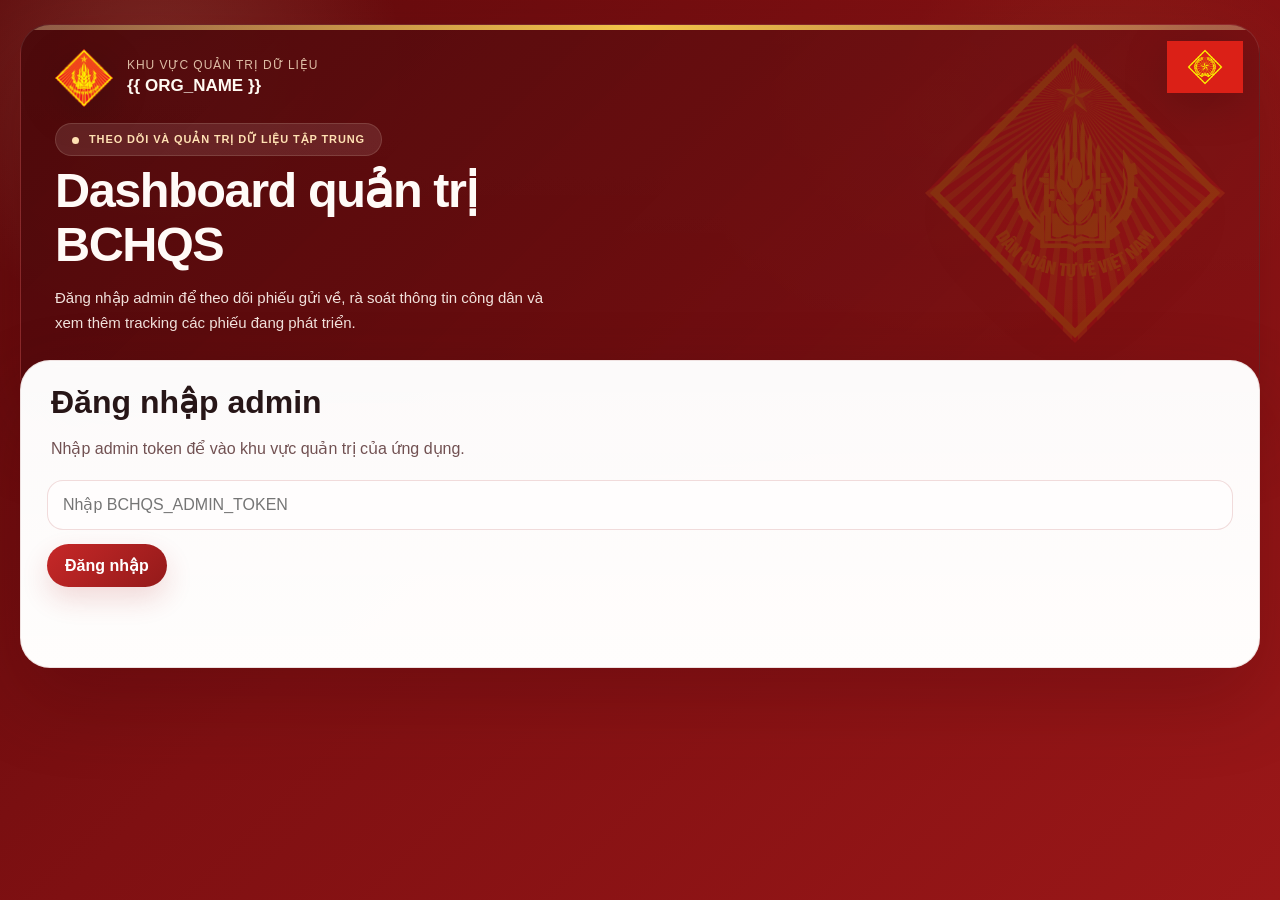
==== templates/admin.html @ 33530dab "Polish mobile admin card details" ====
﻿<!DOCTYPE html>
<html lang="vi">
<head>
  <meta charset="UTF-8">
  <meta name="viewport" content="width=device-width, initial-scale=1.0">
  <title>Quản trị BCHQS</title>
  <link rel="stylesheet" href="/static/styles.css?v=20260425-admin-compact-results-8">
</head>
<body data-page="admin">
  <main class="shell shell--admin shell--landing">
    <section class="hero hero--landing hero--compact">
      <div class="hero__topline"></div>
      <a class="hero__admin-entry hero__admin-entry--back" href="/" aria-label="Về trang kê khai" title="Về trang kê khai">
        <img
          src="/photo/Flag_of_the_Vietnam_Self-Defence_Militia.svg.png"
          alt=""
          width="76"
          height="52"
          decoding="async"
        >
      </a>
      <div class="hero__masthead">
        <div class="hero__brand">
          <img class="hero__brand-mark" src="/photo/Insignia_of_the_Vietnam_Self-Defence_Militia.svg.png" alt="Biểu trưng Dân quân tự vệ Việt Nam">
          <div class="hero__brand-copy">
            <span>Khu vực quản trị dữ liệu</span>
            <strong>{{ ORG_NAME }}</strong>
          </div>
        </div>
      </div>

      <div class="hero__watermark hero__watermark--admin">
        <img src="/photo/Insignia_of_the_Vietnam_Self-Defence_Militia.svg.png" alt="">
      </div>

      <div class="hero__copy hero__copy--admin">
        <div class="hero__eyebrow">Theo dõi và quản trị dữ liệu tập trung</div>
        <h1>Dashboard quản trị BCHQS</h1>
        <p class="hero__intro">
          Đăng nhập admin để theo dõi phiếu gửi về, rà soát thông tin công dân và xem thêm tracking các phiếu đang phát triển.
        </p>
      </div>
    </section>

    <section id="adminLoginCard" class="card card--sheet admin-login-card">
      <div class="card__header card__header--sheet">
        <div>
          <h2>Đăng nhập admin</h2>
          <p>Nhập admin token để vào khu vực quản trị của ứng dụng.</p>
        </div>
      </div>
      <div class="admin-toolbar">
        <input id="adminToken" type="password" placeholder="Nhập BCHQS_ADMIN_TOKEN">
        <button id="loginAdminBtn" type="button" class="primary-btn">Đăng nhập</button>
      </div>
      <p id="adminLoginMessage" class="form-message" aria-live="polite"></p>
    </section>

    <section id="adminDashboardCard" class="card card--sheet" hidden>
      <div class="card__header card__header--sheet">
        <div>
          <h2>Dashboard tổng hợp</h2>
          <p>Theo dõi nhanh số lượng phiếu, phân bố địa bàn, loại phiếu được chọn và tình hình dữ liệu gửi về.</p>
        </div>
        <div class="card__actions">
          <button id="refreshAdminBtn" type="button" class="ghost-btn">Làm mới</button>
          <button id="logoutAdminBtn" type="button" class="ghost-btn">Đăng xuất</button>
        </div>
      </div>

      <div id="adminSummaryCards" class="stats-grid"></div>
      <div id="adminSummaryLists" class="summary-grid"></div>

      <div class="admin-toolbar admin-toolbar--actions">
        <input id="adminSearchCitizenId" type="search" placeholder="Tìm theo tất cả thông tin công dân">
        <button id="adminSearchBtn" type="button" class="ghost-btn">Tìm kiếm</button>
        <button id="exportExcelBtn" type="button" class="primary-btn">Xuất Excel</button>
        <button id="exportBtn" type="button" class="ghost-btn">Xuất CSV</button>
      </div>

      <p id="adminMessage" class="form-message" aria-live="polite"></p>

      <section class="admin-section-block">
        <div class="admin-section-block__header">
          <h3>Phiếu đã gửi</h3>
          <p>Danh sách người dân đã nộp phiếu, hiển thị ngắn gọn để rà soát nhanh trên một trang.</p>
        </div>
        <div id="adminTableWrap" class="table-wrap"></div>
      </section>

      <section class="admin-section-block">
        <div class="admin-section-block__header">
          <h3>Tracking phiếu đang phát triển</h3>
          <p>Ghi nhận người dùng đã bấm chọn phiếu 3, 4 hoặc 5 để BCHQS theo dõi nhu cầu thực tế.</p>
        </div>
        <div id="adminTrackingWrap" class="table-wrap"></div>
      </section>
    </section>
  </main>

  <section id="adminModal" class="admin-modal" hidden onclick="window.forceCloseAdminModal && window.forceCloseAdminModal(event)">
    <div id="adminModalDialog" class="admin-modal__dialog">
      <div class="admin-modal__header">
        <div class="admin-modal__heading">
          <div id="adminModalEyebrow" class="admin-modal__eyebrow"></div>
          <h2 id="adminModalTitle">Chi tiết hồ sơ</h2>
          <p id="adminModalSubtitle" class="admin-modal__subtitle"></p>
        </div>
        <div id="adminModalActions" class="admin-modal__actions"></div>
        <a
          id="adminModalCloseBtn"
          href="/admin"
          class="ghost-btn admin-modal__close"
          onclick="if (window.forceCloseAdminModal) { window.forceCloseAdminModal(); return false; } return true;"
        >Đóng</a>
      </div>
      <div id="adminModalBody" class="admin-modal__body"></div>
    </div>
  </section>

  <script>
    window.forceCloseAdminModal = function (event) {
      if (event && event.target && event.currentTarget && event.target !== event.currentTarget) {
        return;
      }
      var modal = document.getElementById("adminModal");
      if (!modal) {
        return;
      }
      modal.hidden = true;
      modal.style.display = "none";
      document.body.classList.remove("admin-modal-open");
      try {
        if (window.state) {
          window.state.currentAdminModalItem = null;
        }
      } catch (error) {
      }
    };
    window.hideBrokenAdminModal = function () {
      var modal = document.getElementById("adminModal");
      var title = document.getElementById("adminModalTitle");
      var body = document.getElementById("adminModalBody");
      if (!modal || modal.hidden) {
        return;
      }
      var isDefaultTitle = title && title.textContent && title.textContent.trim() === "Chi tiết hồ sơ";
      var isEmptyBody = !body || !body.textContent || body.textContent.trim() === "";
      if (isDefaultTitle && isEmptyBody) {
        window.forceCloseAdminModal();
      }
    };
    window.resetAdminModalState = function () {
      var modal = document.getElementById("adminModal");
      if (!modal) {
        return;
      }
      modal.hidden = true;
      modal.style.display = "none";
      document.body.classList.remove("admin-modal-open");
      var body = document.getElementById("adminModalBody");
      var actions = document.getElementById("adminModalActions");
      var eyebrow = document.getElementById("adminModalEyebrow");
      var title = document.getElementById("adminModalTitle");
      var subtitle = document.getElementById("adminModalSubtitle");
      if (body) {
        body.innerHTML = "";
      }
      if (actions) {
        actions.innerHTML = "";
      }
      if (eyebrow) {
        eyebrow.textContent = "";
      }
      if (title) {
        title.textContent = "Chi tiết hồ sơ";
      }
      if (subtitle) {
        subtitle.textContent = "";
      }
    };
    document.addEventListener("keydown", function (event) {
      if (event.key === "Escape") {
        window.forceCloseAdminModal();
      }
    });
    document.addEventListener("DOMContentLoaded", function () {
      window.resetAdminModalState();
    });
    window.addEventListener("error", function () {
      window.hideBrokenAdminModal();
    });
    window.addEventListener("load", function () {
      window.resetAdminModalState();
      window.setTimeout(window.hideBrokenAdminModal, 250);
      window.setTimeout(window.hideBrokenAdminModal, 1000);
    });
    window.addEventListener("pageshow", function () {
      window.resetAdminModalState();
      window.setTimeout(window.hideBrokenAdminModal, 50);
    });
    document.addEventListener("visibilitychange", function () {
      if (document.visibilityState === "visible") {
        window.setTimeout(window.hideBrokenAdminModal, 50);
      }
    });
  </script>
  <script src="/static/app.js?v=20260425-admin-compact-results-8"></script>
</body>
</html>
---- static/styles.css ----
:root {
  --bg: #761012;
  --bg-deep: #4e0708;
  --bg-soft: #f7d9d3;
  --card: rgba(255, 255, 255, 0.98);
  --card-strong: #fffdfc;
  --text: #271617;
  --muted: #715152;
  --line: rgba(120, 22, 22, 0.12);
  --primary: #c62828;
  --primary-strong: #941a1a;
  --primary-soft: #fae0dc;
  --gold: #f3c648;
  --shadow: 0 32px 80px rgba(57, 6, 8, 0.24);
  --danger: #a32020;
}

* {
  box-sizing: border-box;
}

html {
  -webkit-text-size-adjust: 100%;
}

body {
  margin: 0;
  min-height: 100vh;
  color: var(--text);
  background:
    radial-gradient(circle at 12% 8%, rgba(255, 205, 162, 0.16), transparent 18%),
    radial-gradient(circle at 86% 14%, rgba(255, 183, 76, 0.08), transparent 16%),
    linear-gradient(135deg, #5c090b 0%, #7f1012 44%, #9a1718 100%);
  font-family: "Segoe UI", Tahoma, Arial, sans-serif;
}

.shell {
  width: min(1320px, calc(100% - 40px));
  margin: 0 auto;
  padding: 24px 0 56px;
}

.shell--admin {
  width: min(1320px, calc(100% - 40px));
}

.hero,
.card {
  border: 1px solid rgba(255, 255, 255, 0.1);
  border-radius: 30px;
  box-shadow: var(--shadow);
}

.hero {
  position: relative;
  min-height: 360px;
  overflow: hidden;
  padding: 24px 34px 88px;
  background:
    linear-gradient(135deg, rgba(74, 8, 10, 0.94), rgba(132, 18, 20, 0.86)),
    radial-gradient(circle at 74% 24%, rgba(255, 224, 165, 0.08), transparent 26%),
    linear-gradient(180deg, rgba(255, 255, 255, 0.04), rgba(255, 255, 255, 0));
  color: #fffaf7;
}

.hero::after {
  content: "";
  position: absolute;
  inset: auto 26% 68px 34px;
  height: 1px;
  background: linear-gradient(90deg, rgba(243, 198, 72, 0.34), rgba(243, 198, 72, 0));
  pointer-events: none;
}

.hero--compact {
  min-height: 340px;
  padding-bottom: 96px;
}

body[data-page="admin"] .hero--compact {
  min-height: 252px;
  padding-bottom: 52px;
}

.hero__topline {
  position: absolute;
  inset: 0 0 auto 0;
  height: 5px;
  background: linear-gradient(90deg, rgba(255, 231, 177, 0.36), var(--gold), rgba(255, 231, 177, 0.36));
}

.hero__masthead {
  position: relative;
  z-index: 2;
  display: flex;
  align-items: center;
  margin-bottom: 28px;
}

body[data-page="admin"] .hero__masthead {
  margin-bottom: 16px;
}

.hero__brand {
  display: inline-flex;
  align-items: center;
  gap: 14px;
  min-width: 0;
}

.hero__brand-mark {
  width: 58px;
  height: 58px;
  object-fit: contain;
  filter: drop-shadow(0 8px 20px rgba(0, 0, 0, 0.18));
}

.hero__brand-copy {
  display: grid;
  gap: 3px;
}

.hero__brand-copy span {
  font-size: 12px;
  text-transform: uppercase;
  letter-spacing: 0.08em;
  color: rgba(255, 232, 202, 0.8);
}

.hero__brand-copy strong {
  font-size: 17px;
  line-height: 1.35;
  color: #fffaf2;
}

.hero__copy {
  position: relative;
  z-index: 2;
  max-width: 640px;
}

.hero__copy--admin {
  max-width: 600px;
}

.hero__eyebrow {
  display: inline-flex;
  padding: 9px 16px;
  border-radius: 999px;
  background: rgba(255, 245, 239, 0.1);
  border: 1px solid rgba(255, 236, 212, 0.14);
  text-transform: uppercase;
  letter-spacing: 0.08em;
  color: #ffe1b3;
  font-size: 11px;
  margin-bottom: 12px;
  font-weight: 700;
}

.hero__eyebrow::before {
  content: "";
  width: 7px;
  height: 7px;
  border-radius: 999px;
  background: currentColor;
  margin-right: 10px;
  margin-top: 4px;
  flex: 0 0 auto;
}

.hero h1,
.card h2,
.section-panel__header h3,
.summary-card h3 {
  margin: 0 0 12px;
  line-height: 1.1;
}

.hero h1 {
  font-size: clamp(34px, 4.4vw, 58px);
  max-width: 680px;
  letter-spacing: -0.03em;
}

.card h2 {
  font-size: clamp(24px, 3vw, 32px);
}

.section-panel__header h3 {
  font-size: clamp(21px, 2vw, 26px);
}

.hero__intro,
.card p,
.field-help,
.section-panel__header p {
  color: var(--muted);
  line-height: 1.65;
}

.hero__intro {
  max-width: 560px;
  color: rgba(255, 245, 239, 0.92);
  font-size: 16px;
}

.hero__meta {
  display: grid;
  grid-template-columns: repeat(2, minmax(0, 1fr));
  gap: 12px;
  margin-top: 20px;
  max-width: 720px;
}

.hero__meta > div {
  display: grid;
  gap: 4px;
  padding: 14px 16px;
  border-radius: 20px;
  background: rgba(255, 250, 247, 0.09);
  border: 1px solid rgba(255, 235, 222, 0.14);
  backdrop-filter: blur(10px);
  color: #fff7f2;
  font-size: 14px;
}

.hero__meta strong {
  display: inline-flex;
  align-items: flex-start;
  color: #ffe8c9;
  font-size: 12px;
  text-transform: uppercase;
  letter-spacing: 0.06em;
}

.hero__meta strong::before {
  content: "";
  width: 6px;
  height: 6px;
  border-radius: 999px;
  background: currentColor;
  margin-right: 8px;
  margin-top: 4px;
  flex: 0 0 auto;
}

.hero__meta span {
  line-height: 1.55;
}

.contact-card {
  position: relative;
  margin-top: 14px;
  border: 1px solid rgba(255, 255, 255, 0.12);
  border-radius: 30px;
  overflow: hidden;
  box-shadow: var(--shadow);
  background:
    linear-gradient(135deg, rgba(84, 9, 11, 0.96), rgba(138, 21, 23, 0.9)),
    radial-gradient(circle at 82% 20%, rgba(255, 213, 145, 0.08), transparent 22%);
  color: #fffaf5;
}

.contact-card::before {
  content: "";
  position: absolute;
  inset: auto 30px 0 30px;
  height: 1px;
  background: linear-gradient(90deg, rgba(243, 198, 72, 0.24), rgba(243, 198, 72, 0));
  pointer-events: none;
}

.contact-card__header {
  display: grid;
  gap: 8px;
  padding: 24px 30px 6px;
}

.contact-card__eyebrow {
  display: inline-flex;
  align-items: center;
  gap: 10px;
  color: #ffe1b3;
  font-size: 11px;
  font-weight: 700;
  letter-spacing: 0.08em;
  text-transform: uppercase;
}

.contact-card__eyebrow::before {
  content: "";
  width: 7px;
  height: 7px;
  border-radius: 999px;
  background: currentColor;
  flex: 0 0 auto;
}

.contact-card__header h2 {
  margin: 0;
  color: #fffaf2;
}

.contact-card__header p {
  margin: 0;
  max-width: 720px;
  color: rgba(255, 245, 239, 0.82);
}

.contact-card__grid {
  display: grid;
  grid-template-columns: repeat(2, minmax(0, 1fr));
  gap: 12px;
  padding: 14px 30px 26px;
}

.contact-card__item {
  display: grid;
  gap: 8px;
  min-width: 0;
  padding: 14px 16px;
  border-radius: 18px;
  background: linear-gradient(180deg, rgba(255, 247, 242, 0.08), rgba(255, 247, 242, 0.05));
  border: 1px solid rgba(255, 234, 220, 0.12);
  backdrop-filter: blur(10px);
}

.contact-card__grid strong {
  display: inline-flex;
  align-items: flex-start;
  color: #ffe8c9;
  font-size: 12px;
  text-transform: uppercase;
  letter-spacing: 0.06em;
}

.contact-card__grid strong::before {
  content: "";
  width: 6px;
  height: 6px;
  border-radius: 999px;
  background: currentColor;
  margin-right: 8px;
  margin-top: 4px;
  flex: 0 0 auto;
}

.contact-card__grid span {
  line-height: 1.65;
  color: rgba(255, 248, 243, 0.96);
}

.hero__watermark {
  position: absolute;
  top: 18px;
  right: 22px;
  width: min(37.8vw, 547px);
  opacity: 0.28;
  pointer-events: none;
  filter: drop-shadow(0 22px 42px rgba(0, 0, 0, 0.1));
}

.hero__watermark--admin {
  top: 18px;
  right: 34px;
  width: min(26vw, 300px);
  opacity: 0.14;
}

.hero__admin-entry--back {
  width: 88px;
  height: 60px;
}

.hero__admin-entry--back img {
  width: 84px;
  height: 56px;
  max-width: 84px;
  max-height: 56px;
  object-fit: cover;
}

body[data-page="admin"] .hero__eyebrow {
  margin-bottom: 8px;
}

body[data-page="admin"] .hero h1 {
  font-size: clamp(30px, 3.8vw, 50px);
  max-width: 520px;
  margin-bottom: 8px;
}

body[data-page="admin"] .hero__intro {
  max-width: 500px;
  font-size: 15px;
}

body[data-page="admin"] .hero::after {
  inset: auto 34% 36px 34px;
}

.hero__watermark img {
  width: 100%;
  display: block;
  mix-blend-mode: screen;
}

.hero__admin-entry {
  position: absolute;
  top: 14px;
  right: 14px;
  z-index: 2;
  display: inline-flex;
  align-items: center;
  justify-content: center;
  width: 80px;
  height: 56px;
  padding: 0;
  border: 0;
  background: none;
  box-shadow: none;
  outline: none;
  overflow: visible;
  transition: transform 140ms ease, filter 140ms ease, opacity 140ms ease;
  text-decoration: none;
}

.hero__admin-entry::before {
  content: "";
  position: absolute;
  inset: -6px;
  border-radius: 12px;
}

.hero__admin-entry:hover {
  transform: translateY(-1px) scale(1.05);
  opacity: 0.98;
}

.hero__admin-entry:focus-visible::before {
  box-shadow: 0 0 0 2px rgba(255, 231, 177, 0.9);
}

.hero__admin-entry img {
  display: block;
  width: 76px;
  height: 52px;
  max-width: 76px;
  max-height: 52px;
  object-fit: cover;
  flex: 0 0 auto;
  border: 0;
  background: transparent;
  box-shadow: none;
  filter: drop-shadow(0 10px 22px rgba(0, 0, 0, 0.16));
}

.card {
  position: relative;
  z-index: 3;
  margin: -44px auto 0;
  padding: 0;
  overflow: hidden;
  background: linear-gradient(180deg, var(--card), var(--card-strong));
}

.card--sheet {
  border: 1px solid rgba(132, 34, 34, 0.12);
}

.card__header,
.admin-toolbar,
.radio-group,
.submit-bar {
  display: flex;
  gap: 14px;
  flex-wrap: wrap;
}

.card__header {
  justify-content: space-between;
  align-items: flex-start;
  padding: 24px 30px 0;
}

.card__header--sheet {
  margin-bottom: 2px;
}

.card__header > div:first-child {
  max-width: 720px;
}

.card__actions {
  display: flex;
  gap: 10px;
  flex-wrap: wrap;
}

.card__actions--footer {
  justify-content: flex-start;
}

.progress-text {
  padding: 0 30px;
  margin: 4px 0 8px;
  color: #8c4b4b;
  font-weight: 600;
  font-size: 14px;
}

.progress-bar {
  width: calc(100% - 60px);
  margin: 0 30px 22px;
  height: 8px;
  border-radius: 999px;
  background: rgba(198, 40, 40, 0.1);
  overflow: hidden;
}

.progress-bar span {
  display: block;
  height: 100%;
  width: 0;
  background: linear-gradient(90deg, #ef5350, var(--primary), #8e1515);
  transition: width 180ms ease;
}

#citizenForm,
#adminDashboardCard,
#adminLoginCard {
  padding-bottom: 28px;
}

.stack,
.section-panel,
.repeatable-list,
.repeatable-card {
  display: grid;
  gap: 18px;
}

.stack {
  padding: 0 30px;
}

.section-panel {
  padding: 18px 0 0;
  border-top: 1px solid rgba(141, 37, 37, 0.08);
  animation: rise 220ms ease;
}

.section-panel:first-child {
  padding-top: 0;
  border-top: 0;
}

.section-panel[hidden] {
  display: none;
}

.section-panel__header {
  display: grid;
  gap: 6px;
}

.section-panel__header p {
  font-size: 15px;
  max-width: 780px;
}

.field-row {
  display: grid;
  grid-template-columns: repeat(2, minmax(0, 1fr));
  gap: 18px;
  align-items: start;
}

.field {
  display: grid;
  gap: 8px;
  min-width: 0;
}

.field--full {
  flex-basis: 100%;
}

.field label {
  font-weight: 700;
  font-size: 14px;
}

.field label span {
  color: var(--danger);
}

input,
textarea,
select {
  width: 100%;
  border: 1px solid rgba(165, 48, 48, 0.16);
  border-radius: 16px;
  padding: 14px 15px;
  background: #fffdfd;
  color: var(--text);
  font: inherit;
  min-height: 50px;
}

input[type="date"],
input[type="number"],
input[type="tel"],
select {
  appearance: none;
}

select {
  background-image:
    linear-gradient(45deg, transparent 50%, rgba(122, 32, 32, 0.75) 50%),
    linear-gradient(135deg, rgba(122, 32, 32, 0.75) 50%, transparent 50%);
  background-position:
    calc(100% - 18px) calc(50% - 2px),
    calc(100% - 12px) calc(50% - 2px);
  background-size: 6px 6px, 6px 6px;
  background-repeat: no-repeat;
  padding-right: 38px;
}

input:focus,
textarea:focus,
select:focus {
  outline: 0;
  border-color: rgba(198, 40, 40, 0.45);
  box-shadow: 0 0 0 4px rgba(198, 40, 40, 0.1);
}

.field.is-invalid input,
.field.is-invalid textarea,
.field.is-invalid select,
.field.is-invalid .radio-group label {
  border-color: rgba(163, 32, 32, 0.45);
  box-shadow: 0 0 0 4px rgba(163, 32, 32, 0.08);
}

.field-error {
  color: var(--danger);
  font-size: 12px;
  line-height: 1.5;
}

textarea {
  min-height: 108px;
  resize: vertical;
}

.radio-group {
  gap: 10px;
}

.radio-group label {
  display: inline-flex;
  align-items: center;
  gap: 8px;
  min-height: 50px;
  padding: 10px 14px;
  border-radius: 16px;
  border: 1px solid rgba(165, 48, 48, 0.14);
  background: rgba(255, 242, 241, 0.9);
  transition: border-color 120ms ease, background 120ms ease, transform 120ms ease;
}

.radio-group label:hover {
  border-color: rgba(165, 48, 48, 0.28);
  background: rgba(255, 245, 243, 1);
}

.radio-group input[type="radio"] {
  accent-color: var(--primary);
}

.repeatable-card {
  border: 1px solid var(--line);
  border-radius: 22px;
  padding: 18px;
  background: linear-gradient(180deg, #fffefe, #fff7f6);
  box-shadow: 0 14px 36px rgba(89, 9, 11, 0.06);
}

.repeatable-card__title {
  display: flex;
  align-items: center;
  justify-content: space-between;
  gap: 12px;
}

.repeatable-card__title strong {
  font-size: 16px;
}

.primary-btn,
.ghost-btn,
.danger-btn {
  border: 0;
  border-radius: 999px;
  padding: 12px 18px;
  font: inherit;
  font-weight: 600;
  cursor: pointer;
  transition: transform 120ms ease, opacity 120ms ease, background 120ms ease;
}

.primary-btn:hover,
.ghost-btn:hover,
.danger-btn:hover {
  transform: translateY(-1px);
}

.primary-btn:disabled,
.ghost-btn:disabled,
.danger-btn:disabled {
  cursor: not-allowed;
  opacity: 0.5;
  transform: none;
  box-shadow: none;
}

.primary-btn {
  background: linear-gradient(135deg, var(--primary), var(--primary-strong));
  color: white;
  box-shadow: 0 12px 28px rgba(176, 28, 28, 0.16);
}

.primary-btn--wide {
  min-width: 220px;
}

.ghost-btn {
  background: rgba(198, 40, 40, 0.08);
  color: #7d2020;
}

.danger-btn {
  background: rgba(161, 61, 61, 0.12);
  color: var(--danger);
}

.submit-bar {
  align-items: center;
  margin-top: 24px;
  padding: 0 30px;
}

.form-footer {
  display: flex;
  justify-content: space-between;
  align-items: center;
  gap: 14px;
  flex-wrap: wrap;
  margin-top: 24px;
  padding: 0 30px;
}

.form-message {
  min-height: 24px;
  color: var(--muted);
  font-size: 14px;
}

.form-message--sheet {
  padding: 12px 30px 0;
}

.form-message.is-error {
  color: var(--danger);
}

.form-message.is-success {
  color: var(--primary-strong);
}

.table-wrap {
  overflow: auto;
  border: 1px solid var(--line);
  border-radius: 18px;
  margin: 0 26px;
  background: #fffdfd;
}

.admin-empty {
  color: var(--muted);
}

.stats-grid,
.summary-grid {
  display: grid;
  gap: 16px;
  margin: 0 26px 20px;
}

.stats-grid {
  grid-template-columns: repeat(3, minmax(0, 1fr));
}

.summary-grid {
  grid-template-columns: repeat(2, minmax(0, 1fr));
}

.form-selector-grid {
  display: grid;
  grid-template-columns: repeat(2, minmax(0, 1fr));
  gap: 18px;
  padding: 0 30px 26px;
}

.form-choice-card {
  display: grid;
  gap: 14px;
  padding: 22px;
  border-radius: 24px;
  border: 1px solid rgba(132, 34, 34, 0.12);
  background: linear-gradient(180deg, #fffefe, #fff7f4);
  box-shadow: 0 18px 42px rgba(89, 9, 11, 0.08);
}

.form-choice-card.is-active {
  border-color: rgba(198, 40, 40, 0.34);
  box-shadow: 0 22px 48px rgba(176, 28, 28, 0.14);
}

.form-choice-card.is-locked {
  background: linear-gradient(180deg, #fffaf8, #fff3ee);
}

.form-choice-card h3 {
  margin: 0;
  font-size: 22px;
}

.form-choice-card p {
  margin: 0;
}

.form-choice-card__meta {
  display: flex;
  align-items: center;
  justify-content: space-between;
  gap: 12px;
  flex-wrap: wrap;
}

.form-choice-card__code {
  font-size: 12px;
  font-weight: 700;
  text-transform: uppercase;
  letter-spacing: 0.08em;
  color: var(--primary-strong);
}

.form-choice-card__status,
.form-chip {
  display: inline-flex;
  align-items: center;
  justify-content: center;
  min-height: 28px;
  padding: 4px 12px;
  border-radius: 999px;
  font-size: 12px;
  font-weight: 700;
}

.form-choice-card__status.is-ready,
.form-chip {
  color: #7c1d1d;
  background: rgba(198, 40, 40, 0.12);
}

.form-choice-card__status.is-pending,
.form-chip--pending {
  color: #7a5600;
  background: rgba(243, 198, 72, 0.22);
}

.admin-section-block {
  display: grid;
  gap: 12px;
  margin-top: 18px;
}

.admin-section-block__header {
  display: grid;
  gap: 6px;
  padding: 0 26px;
}

.admin-section-block__header h3,
.admin-section-block__header p {
  margin: 0;
}

.admin-user-agent {
  min-width: 240px;
  word-break: break-word;
}

.stat-card,
.summary-card {
  border: 1px solid var(--line);
  border-radius: 20px;
  background: linear-gradient(180deg, #fffefe, #fff6f5);
  padding: 18px;
}

.stat-card__label {
  color: var(--muted);
  margin-bottom: 8px;
  font-size: 14px;
}

.stat-card__value {
  font-size: clamp(28px, 4vw, 34px);
  font-weight: 700;
  color: var(--primary-strong);
}

.summary-list {
  list-style: none;
  margin: 0;
  padding: 0;
  display: grid;
  gap: 10px;
}

.summary-list li {
  display: flex;
  justify-content: space-between;
  gap: 12px;
  padding-bottom: 10px;
  border-bottom: 1px solid var(--line);
}

.summary-list li:last-child {
  border-bottom: 0;
  padding-bottom: 0;
}

.admin-toolbar {
  padding: 0 26px;
}

.admin-toolbar--actions {
  margin-bottom: 16px;
}

table {
  width: 100%;
  border-collapse: collapse;
  min-width: 1120px;
}

th,
td {
  text-align: left;
  vertical-align: top;
  padding: 12px;
  border-bottom: 1px solid var(--line);
  font-size: 14px;
  line-height: 1.55;
}

th {
  background: #fff4f2;
  position: sticky;
  top: 0;
  z-index: 1;
}

pre {
  margin: 0;
  white-space: pre-wrap;
  word-break: break-word;
  font-size: 12px;
  line-height: 1.45;
}

.admin-kv-list {
  margin: 0;
  display: grid;
  gap: 8px;
}

.admin-kv-list div {
  display: grid;
  gap: 2px;
}

.admin-kv-list dt {
  color: var(--muted);
  font-size: 11px;
  font-weight: 700;
  letter-spacing: 0.05em;
  text-transform: uppercase;
}

.admin-kv-list dd {
  margin: 0;
  font-size: 14px;
  font-weight: 600;
  color: var(--text);
}

.admin-person-summary {
  display: grid;
  gap: 10px;
}

.admin-person-summary__name {
  font-size: 19px;
  line-height: 1.25;
  font-weight: 800;
  color: #351612;
}

.admin-person-summary__meta {
  display: grid;
  gap: 8px;
}

.admin-person-summary__item {
  display: grid;
  gap: 3px;
  padding: 8px 10px;
  border-radius: 14px;
  background: rgba(255, 247, 244, 0.94);
  border: 1px solid rgba(176, 93, 72, 0.08);
}

.admin-person-summary__label {
  font-size: 10px;
  line-height: 1.2;
  font-weight: 800;
  letter-spacing: 0.08em;
  text-transform: uppercase;
  color: #8d5d53;
}

.admin-person-summary__value {
  font-size: 13px;
  line-height: 1.3;
  font-weight: 700;
  color: var(--text);
}

.admin-detail-stack {
  display: grid;
  gap: 12px;
}

.admin-json-details {
  border: 1px solid var(--line);
  border-radius: 14px;
  background: #fff8f7;
  padding: 10px 12px;
}

.admin-json-details summary {
  cursor: pointer;
  font-weight: 700;
  color: var(--primary-strong);
}

.admin-json-details[open] summary {
  margin-bottom: 10px;
}

.admin-action-stack {
  display: grid;
  gap: 10px;
  min-width: 148px;
}

.admin-record-layout {
  display: block;
}

.admin-pagination {
  display: flex;
  align-items: center;
  justify-content: space-between;
  gap: 14px;
  padding: 16px 18px 18px;
  border-top: 1px solid rgba(176, 93, 72, 0.12);
  background: rgba(255, 250, 248, 0.92);
}

.admin-pagination__summary,
.admin-pagination__page {
  color: var(--muted);
  font-size: 14px;
  font-weight: 600;
}

.admin-pagination__actions {
  display: flex;
  align-items: center;
  gap: 10px;
  flex-wrap: wrap;
}

.admin-pagination__btn {
  min-width: 120px;
}

.admin-tracking-overview {
  display: grid;
  gap: 18px;
}

.admin-tracking-overview__stats {
  display: grid;
  grid-template-columns: repeat(3, minmax(0, 1fr));
  gap: 14px;
}

.admin-tracking-overview__lists {
  display: grid;
  grid-template-columns: repeat(2, minmax(0, 1fr));
  gap: 16px;
}

.admin-record-table {
  display: block;
}

.admin-record-cards {
  display: none;
}

.admin-record-card {
  display: grid;
  gap: 16px;
  padding: 18px;
  border-bottom: 1px solid var(--line);
  background: linear-gradient(180deg, rgba(255, 255, 255, 0.96), rgba(255, 248, 245, 0.96));
}

.admin-record-card:last-child {
  border-bottom: 0;
}

.admin-record-card__head,
.admin-record-card__meta,
.admin-record-card__footer {
  display: flex;
  align-items: center;
  justify-content: space-between;
  gap: 12px;
  flex-wrap: wrap;
}

.admin-record-card__id {
  font-weight: 800;
  color: var(--primary-strong);
}

.admin-record-card h4 {
  margin: 0;
  font-size: 20px;
  color: #371612;
}

.admin-record-card time {
  color: var(--muted);
  font-size: 13px;
  font-weight: 600;
}

.admin-record-card__sections {
  display: grid;
  grid-template-columns: repeat(2, minmax(0, 1fr));
  gap: 14px;
}

.admin-record-card__block {
  display: grid;
  gap: 10px;
  padding: 14px;
  border-radius: 18px;
  background: rgba(255, 255, 255, 0.82);
  border: 1px solid rgba(176, 93, 72, 0.12);
}

.admin-record-card__block h5 {
  margin: 0;
  color: #6f2115;
  font-size: 12px;
  font-weight: 800;
  letter-spacing: 0.08em;
  text-transform: uppercase;
}

.admin-record-card__block p {
  margin: 0;
}

.admin-record-card .admin-action-stack {
  grid-template-columns: repeat(2, minmax(0, 1fr));
  min-width: 0;
  width: 100%;
}

.admin-record-card--tracking .admin-record-card__sections {
  grid-template-columns: 1fr;
}

.admin-table__id {
  width: 56px;
  font-weight: 700;
}

.admin-table__date {
  min-width: 142px;
  white-space: nowrap;
}

.admin-table__actions {
  width: 170px;
}

.admin-row-btn {
  width: 100%;
  justify-content: center;
}

.admin-modal {
  position: fixed;
  inset: 0;
  z-index: 40;
  display: grid;
  place-items: center;
  padding: 24px;
  background: rgba(56, 17, 13, 0.48);
}

.admin-modal__dialog {
  width: min(75vw, 1240px);
  max-height: min(90vh, 1080px);
  overflow: hidden;
  border-radius: 32px;
  border: 1px solid rgba(255, 255, 255, 0.45);
  background: linear-gradient(180deg, #fff9f7 0%, #fff5f1 100%);
  box-shadow: 0 24px 56px rgba(61, 21, 16, 0.2);
  display: grid;
  grid-template-rows: auto 1fr;
}

.admin-modal__dialog--paper {
  background: linear-gradient(180deg, #fff8f2 0%, #fffaf7 100%);
}

.admin-modal__header {
  display: grid;
  grid-template-columns: minmax(0, 1fr) auto auto;
  gap: 16px;
  align-items: start;
  padding: 28px 30px 20px;
  border-bottom: 1px solid rgba(130, 60, 42, 0.12);
}

.admin-modal__heading {
  display: grid;
  gap: 6px;
}

.admin-modal__eyebrow {
  color: var(--primary-strong);
  font-size: 12px;
  font-weight: 800;
  letter-spacing: 0.08em;
  text-transform: uppercase;
}

.admin-modal__header h2 {
  margin: 0;
  color: #34120f;
  font-size: clamp(28px, 3vw, 40px);
}

.admin-modal__subtitle {
  margin: 0;
  color: var(--muted);
}

.admin-modal__actions {
  display: flex;
  flex-wrap: wrap;
  gap: 10px;
  align-items: center;
}

.admin-modal__close {
  min-width: 94px;
}

.admin-modal__hint {
  color: var(--muted);
  font-size: 13px;
  line-height: 1.45;
  max-width: 240px;
}

.admin-modal-error {
  display: grid;
  gap: 12px;
  padding: 18px;
  border-radius: 18px;
  background: #fff5f2;
  border: 1px solid rgba(176, 45, 28, 0.16);
  color: #5a1d14;
}

.admin-modal-error strong {
  font-size: 16px;
}

.admin-modal-error p {
  margin: 0;
  white-space: pre-wrap;
  word-break: break-word;
  font-family: Consolas, "Courier New", monospace;
  font-size: 13px;
  line-height: 1.55;
}

.admin-modal__body {
  overflow: auto;
  padding: 26px 30px 30px;
}

.admin-modal-panel-host {
  min-height: 180px;
}

.admin-modal-loading {
  display: inline-flex;
  align-items: center;
  gap: 12px;
  padding: 14px 16px;
  border-radius: 16px;
  background: rgba(255, 247, 243, 0.86);
  color: #7a2a1d;
  font-weight: 700;
}

.admin-modal-loading__dot {
  width: 12px;
  height: 12px;
  border-radius: 999px;
  background: linear-gradient(135deg, #b41f17 0%, #d76a48 100%);
  animation: pulse 1.1s ease-in-out infinite;
}

.admin-modal-tabs {
  display: inline-flex;
  gap: 10px;
  padding: 8px;
  border-radius: 999px;
  background: rgba(157, 49, 32, 0.08);
  margin-bottom: 22px;
}

.admin-modal-tab {
  border: 0;
  border-radius: 999px;
  padding: 12px 18px;
  background: transparent;
  color: var(--muted);
  font-size: 14px;
  font-weight: 800;
  cursor: pointer;
}

.admin-modal-tab.is-active {
  background: linear-gradient(135deg, #b41f17 0%, #d76a48 100%);
  color: #fffaf6;
  box-shadow: 0 12px 28px rgba(163, 47, 28, 0.24);
}

.admin-modal-panel {
  display: none;
}

.admin-modal-panel.is-active {
  display: block;
}

.review-modal {
  position: fixed;
  inset: 0;
  z-index: 45;
  display: grid;
  place-items: center;
  padding: 24px;
  background: rgba(56, 17, 13, 0.58);
}

.review-modal[hidden] {
  display: none !important;
}

.review-modal__dialog {
  width: min(92vw, 1360px);
  max-height: min(92vh, 1180px);
  overflow: hidden;
  border-radius: 32px;
  border: 1px solid rgba(255, 255, 255, 0.42);
  background: linear-gradient(180deg, #fff9f7 0%, #fff5f1 100%);
  box-shadow: 0 24px 56px rgba(61, 21, 16, 0.24);
  display: grid;
  grid-template-rows: auto 1fr;
}

.review-modal__header {
  display: grid;
  grid-template-columns: minmax(0, 1fr) auto auto;
  gap: 16px;
  align-items: start;
  padding: 28px 30px 20px;
  border-bottom: 1px solid rgba(130, 60, 42, 0.12);
}

.review-modal__heading {
  display: grid;
  gap: 6px;
}

.review-modal__eyebrow {
  color: var(--primary-strong);
  font-size: 12px;
  font-weight: 800;
  letter-spacing: 0.08em;
  text-transform: uppercase;
}

.review-modal__header h2 {
  margin: 0;
  color: #34120f;
  font-size: clamp(26px, 3vw, 38px);
}

.review-modal__subtitle {
  margin: 0;
  color: var(--muted);
}

.review-modal__actions {
  display: flex;
  gap: 10px;
  align-items: center;
}

.review-modal__close {
  min-width: 160px;
}

.review-modal__body {
  overflow: auto;
  padding: 20px 30px 30px;
}

.review-modal__body .form-message--sheet {
  padding: 0 0 14px;
}

.review-modal__body > .detail-grid + .detail-grid {
  margin-top: 18px;
}

body.review-modal-open {
  overflow: hidden;
}

.detail-grid {
  display: grid;
  grid-template-columns: repeat(2, minmax(0, 1fr));
  gap: 18px;
}

.detail-card {
  border-radius: 24px;
  border: 1px solid rgba(176, 93, 72, 0.16);
  background: rgba(255, 255, 255, 0.72);
  box-shadow: inset 0 1px 0 rgba(255, 255, 255, 0.65);
  overflow: hidden;
}

.detail-card__header {
  padding: 18px 20px 12px;
  border-bottom: 1px solid rgba(176, 93, 72, 0.12);
}

.detail-card__header h3 {
  margin: 0;
  font-size: 18px;
  color: #3a1713;
}

.detail-card__body {
  display: grid;
  gap: 16px;
  padding: 18px 20px 20px;
}

.detail-definition-grid {
  margin: 0;
  display: grid;
  grid-template-columns: repeat(2, minmax(0, 1fr));
  gap: 14px 18px;
}

.detail-definition-grid div {
  display: grid;
  gap: 4px;
}

.detail-definition-grid dt {
  color: var(--muted);
  font-size: 11px;
  font-weight: 800;
  letter-spacing: 0.08em;
  text-transform: uppercase;
}

.detail-definition-grid dd {
  margin: 0;
  color: #2f130f;
  font-size: 15px;
  font-weight: 600;
  line-height: 1.5;
}

.detail-longtext-list {
  display: grid;
  gap: 12px;
}

.detail-longtext-list article {
  border-radius: 18px;
  background: rgba(255, 244, 239, 0.9);
  padding: 14px 16px;
}

.detail-longtext-list strong {
  display: block;
  margin-bottom: 6px;
  color: #8b2b1b;
}

.detail-longtext-list p {
  margin: 0;
  line-height: 1.6;
}

.detail-timeline {
  margin: 0;
  padding-left: 22px;
  display: grid;
  gap: 12px;
}

.detail-timeline li {
  padding-left: 10px;
}

.detail-timeline strong,
.people-card h4 {
  display: block;
  margin-bottom: 4px;
  color: #3c1611;
}

.detail-timeline span {
  display: inline-block;
  margin-bottom: 6px;
  color: var(--primary-strong);
  font-weight: 700;
}

.detail-timeline p {
  margin: 0;
  line-height: 1.6;
}

.people-card-list {
  display: grid;
  gap: 14px;
}

.people-card {
  padding: 16px;
  border-radius: 18px;
  background: rgba(255, 247, 243, 0.85);
  border: 1px solid rgba(176, 93, 72, 0.14);
}

.profile-preview-shell {
  display: grid;
  justify-items: center;
  gap: 22px;
}

.profile-sheet {
  width: min(100%, 210mm);
  font-family: "Times New Roman", serif;
  color: #1e100b;
  display: grid;
  gap: 22px;
}

.profile-page {
  position: relative;
  min-height: 297mm;
  padding: 16mm 15mm 14mm;
  border-radius: 20px;
  background: linear-gradient(180deg, rgba(255, 255, 255, 0.99), rgba(255, 253, 250, 0.99));
  box-shadow: 0 18px 42px rgba(56, 17, 13, 0.14);
  break-after: page;
  page-break-after: always;
}

.profile-page:last-child {
  break-after: auto;
  page-break-after: auto;
}

.profile-sheet__header,
.profile-sheet__footer {
  text-align: center;
}

.profile-sheet__header p {
  margin: 0;
  font-size: 20px;
  font-weight: 700;
}

.profile-sheet__header h3 {
  margin: 18px 0 0;
  font-size: 34px;
  letter-spacing: 0.04em;
}

.profile-template-meta {
  display: grid;
  justify-items: end;
  gap: 2px;
  margin-top: 8px;
  color: #2c1711;
  font-size: 13px;
}

.profile-title {
  margin: 18px 0 16px;
  text-align: center;
  font-size: 26px;
  letter-spacing: 0.08em;
}

.profile-sheet__section {
  margin-top: 20px;
}

.profile-page h4,
.profile-sheet__section h4 {
  margin: 0 0 10px;
  font-size: 17px;
}

.profile-page h5 {
  margin: 12px 0 6px;
  font-size: 15px;
}

.profile-sheet__hint {
  margin: 0 0 12px;
  font-style: italic;
}

.profile-page p,
.profile-sheet__section p {
  margin: 0 0 10px;
  line-height: 1.45;
}

.profile-form-grid {
  display: grid;
  gap: 0;
}

.profile-line {
  display: grid;
  grid-template-columns: 220px minmax(0, 1fr);
  gap: 10px;
  align-items: baseline;
  min-height: 22px;
  padding: 3px 0;
  line-height: 1.25;
  font-size: 13px;
}

.profile-line--wide-label {
  grid-template-columns: 330px minmax(0, 1fr);
}

.profile-line--double {
  grid-template-columns: 145px minmax(0, 1fr) 105px minmax(0, 1fr);
  gap: 8px;
}

.profile-line--triple {
  grid-template-columns: 80px minmax(0, 1fr) 72px minmax(0, 1fr) 70px minmax(0, 1fr);
  gap: 8px;
}

.profile-label {
  font-weight: 400;
  white-space: nowrap;
  overflow: hidden;
  text-overflow: clip;
}

.profile-value {
  font-weight: 700;
  min-width: 0;
  white-space: nowrap;
  overflow: hidden;
  text-overflow: clip;
}

.profile-table {
  width: 100%;
  border-collapse: collapse;
  margin: 8px 0 12px;
  font-size: 13px;
  line-height: 1.35;
}

.profile-table th,
.profile-table td {
  border: 1px solid rgba(56, 17, 13, 0.45);
  padding: 6px 7px;
  vertical-align: top;
}

.profile-table th {
  text-align: center;
  font-weight: 700;
  background: rgba(143, 58, 34, 0.08);
}

.profile-table--people th:first-child,
.profile-table--people td:first-child {
  width: 34px;
  text-align: center;
}

.profile-empty {
  padding: 8px 0;
  color: #7a5b52;
  font-style: italic;
}

.profile-ruled-lines {
  display: grid;
  gap: 0;
}

.profile-ruled-lines p {
  min-height: 23px;
  margin: 0;
  border-bottom: 1px dotted rgba(56, 17, 13, 0.55);
  line-height: 1.45;
}

.profile-signature {
  display: grid;
  gap: 6px;
  margin-top: 26px;
  text-align: center;
}

.profile-page--stacked h4 {
  margin-top: 8px;
}

.profile-page--stacked h4:first-child {
  margin-top: 0;
}

.profile-page--stacked .profile-ruled-lines p {
  min-height: 20px;
}

.profile-page--stacked .profile-signature {
  margin-top: 12px;
}

.profile-page--stacked .profile-signature b {
  margin-top: 34px;
}

.profile-signature--right {
  width: 48%;
  margin-left: auto;
}

.profile-signature--compact {
  margin-top: 14px;
}

.profile-signature b {
  margin-top: 56px;
}

.profile-signature-grid {
  display: grid;
  grid-template-columns: repeat(2, minmax(0, 1fr));
  gap: 42px;
  margin: 42px 0 46px;
  text-align: center;
  min-height: 160px;
}

.profile-signature-grid div {
  display: grid;
  align-content: start;
  gap: 8px;
}

.profile-signature-grid b {
  margin-top: 82px;
}

.profile-note-lines {
  display: grid;
  gap: 14px;
  margin-top: 18px;
}

.profile-note-lines span {
  border-bottom: 1px dotted rgba(56, 17, 13, 0.5);
  min-height: 18px;
}

.profile-page-number {
  position: absolute;
  right: 15mm;
  bottom: 8mm;
  color: #76564c;
  font-size: 12px;
}

.profile-sheet__footer {
  display: grid;
  gap: 8px;
  justify-items: center;
  margin-top: 36px;
}

body.admin-modal-open {
  overflow: hidden;
}

@keyframes rise {
  from {
    opacity: 0;
    transform: translateY(8px);
  }
  to {
    opacity: 1;
    transform: translateY(0);
  }
}

@media (max-width: 980px) {
  .hero {
    min-height: 340px;
    padding-bottom: 92px;
  }

  body[data-page="admin"] .hero--compact {
    min-height: 220px;
    padding-bottom: 44px;
  }

  .hero__meta,
  .contact-card__grid,
  .stats-grid,
  .summary-grid,
  .form-selector-grid {
    grid-template-columns: 1fr;
  }

  .hero__watermark {
    width: min(34.2vw, 302px);
    right: 24px;
    top: 46px;
  }

  body[data-page="admin"] .hero__watermark--admin {
    width: min(24vw, 220px);
    right: 22px;
    top: 18px;
  }
}

@keyframes pulse {
  0%,
  100% {
    transform: scale(0.85);
    opacity: 0.72;
  }
  50% {
    transform: scale(1.05);
    opacity: 1;
  }
}

@media (max-width: 760px) {
  .shell,
  .shell--admin {
    width: min(100% - 16px, 100%);
    padding: 14px 0 28px;
  }

  .hero {
    min-height: auto;
    padding: 18px 16px 58px;
    border-radius: 24px;
  }

  .hero--compact {
    padding-bottom: 56px;
  }

  body[data-page="admin"] .hero--compact {
    padding-bottom: 42px;
  }

  .hero__masthead {
    margin-bottom: 18px;
  }

  .hero__brand {
    width: 100%;
    align-items: flex-start;
    gap: 12px;
    padding-right: 66px;
  }

  .hero__brand-mark {
    width: 44px;
    height: 44px;
  }

  .hero__brand-copy {
    gap: 4px;
  }

  .hero__brand-copy span {
    font-size: 9px;
    letter-spacing: 0.04em;
    white-space: nowrap;
  }

  .hero__brand-copy strong {
    font-size: 11.5px;
    line-height: 1.25;
    white-space: nowrap;
  }

  .hero__eyebrow {
    width: auto;
    max-width: calc(100% - 74px);
    font-size: 8.8px;
    line-height: 1.2;
    padding: 0;
    border: 0;
    border-radius: 0;
    background: none;
    box-shadow: none;
    margin-bottom: 14px;
    white-space: nowrap;
  }

  .hero__eyebrow::before {
    width: 6px;
    height: 6px;
    margin-right: 8px;
    margin-top: 4px;
  }

  .hero h1 {
    font-size: 28px;
    line-height: 1.08;
    max-width: 92%;
    margin-bottom: 14px;
  }

  .hero__intro {
    font-size: 14px;
    line-height: 1.6;
    max-width: 92%;
    margin-bottom: 0;
  }

  .hero__meta {
    gap: 12px;
    margin-top: 16px;
    padding: 14px 14px 16px;
    border-radius: 20px;
    background: linear-gradient(180deg, rgba(243, 198, 72, 0.18), rgba(243, 198, 72, 0.1));
    border: 1px solid rgba(243, 198, 72, 0.22);
  }

  .hero__meta > div {
    padding: 0;
    border: 0;
    border-radius: 0;
    background: none;
    backdrop-filter: none;
    box-shadow: none;
    font-size: 13px;
  }

  .hero__meta strong {
    font-size: 11px;
    color: #ffe8c9;
  }

  .hero__meta strong::before {
    width: 5px;
    height: 5px;
    margin-right: 7px;
    margin-top: 4px;
  }

  .hero__meta span {
    color: rgba(255, 246, 240, 0.96);
  }

  .hero__watermark,
  .hero__watermark--admin {
    width: 191px;
    left: 50%;
    right: auto;
    top: 50%;
    transform: translate(-50%, -34%);
    opacity: 0.07;
  }

  body[data-page="admin"] .hero__watermark--admin {
    width: 184px;
    left: 50%;
    right: auto;
    top: 50%;
    transform: translate(-50%, -32%);
    opacity: 0.07;
  }

  body[data-page="admin"] .hero__brand {
    padding-right: 66px;
  }

  body[data-page="admin"] .hero__brand-copy span {
    font-size: 10px;
    letter-spacing: 0.04em;
    white-space: nowrap;
  }

  .hero__admin-entry {
    top: 18px;
    right: 10px;
    width: 58px;
    height: 40px;
  }

  .hero__admin-entry img {
    width: 56px;
    height: 38px;
    max-width: 56px;
    max-height: 38px;
  }

  .card {
    margin-top: -32px;
    border-radius: 24px;
  }

  .card__header,
  .stack,
  .submit-bar,
  .progress-text,
  .admin-toolbar,
  .stats-grid,
  .summary-grid,
  .table-wrap,
  .form-selector-grid,
  .admin-section-block__header {
    margin-left: 0;
    margin-right: 0;
    width: auto;
    padding-left: 16px;
    padding-right: 16px;
  }

  .progress-bar {
    width: calc(100% - 32px);
    margin-left: 16px;
    margin-right: 16px;
  }

  .field-row {
    grid-template-columns: 1fr;
  }

  .contact-card {
    margin-top: 16px;
    border-radius: 24px;
  }

  .contact-card__header,
  .contact-card__grid {
    padding-left: 16px;
    padding-right: 16px;
  }

  .contact-card__header {
    gap: 8px;
    padding-top: 18px;
    padding-bottom: 4px;
  }

  .contact-card__header p {
    font-size: 14px;
  }

  .contact-card__grid {
    gap: 10px;
    padding-top: 12px;
    padding-bottom: 16px;
  }

  .contact-card__item {
    padding: 14px 14px;
    border-radius: 16px;
  }

  .contact-card::before {
    inset: auto 16px 0 16px;
  }

  .contact-card__eyebrow {
    font-size: 10px;
    letter-spacing: 0.06em;
  }

  .section-panel__header p {
    font-size: 14px;
  }

  .card__header {
    align-items: stretch;
  }

  .card__actions,
  .admin-toolbar,
  .submit-bar,
  .form-footer {
    width: 100%;
  }

  .card__actions button,
  .admin-toolbar button,
  .admin-toolbar input,
  .submit-bar button,
  .form-footer button {
    width: 100%;
    justify-content: center;
  }

  .primary-btn--wide {
    min-width: 0;
  }

  th,
  td {
    padding: 10px;
    font-size: 13px;
  }

  .admin-modal {
    padding: 12px;
  }

  .admin-modal__dialog {
    width: 100%;
    max-height: 94vh;
    border-radius: 24px;
  }

  .admin-modal__header {
    grid-template-columns: 1fr;
    padding: 18px 18px 14px;
  }

  .admin-modal__body {
    padding: 18px;
  }

  .review-modal {
    padding: 12px;
  }

  .review-modal__dialog {
    width: 100%;
    max-height: 94vh;
    border-radius: 24px;
  }

  .review-modal__header {
    grid-template-columns: 1fr;
    padding: 18px 18px 14px;
  }

  .review-modal__body {
    padding: 18px;
  }

  .detail-grid,
  .detail-definition-grid {
    grid-template-columns: 1fr;
  }

  .profile-sheet {
    padding: 18px 14px;
    border-radius: 20px;
  }

  .profile-line,
  .profile-line--double,
  .profile-line--triple {
    grid-template-columns: 1fr;
  }

  .admin-record-card__sections,
  .admin-record-card .admin-action-stack {
    grid-template-columns: 1fr;
  }

  .admin-pagination {
    flex-direction: column;
    align-items: stretch;
  }

  .admin-pagination__actions {
    justify-content: stretch;
  }

  .admin-pagination__btn {
    width: 100%;
  }

  .admin-tracking-overview__stats,
  .admin-tracking-overview__lists {
    grid-template-columns: 1fr;
  }
}

@media (max-width: 980px) {
  .table-wrap {
    overflow: visible;
  }

  .admin-record-table {
    display: none;
  }

  .admin-record-cards {
    display: grid;
  }

  .admin-record-card {
    grid-template-columns: minmax(0, 1fr) auto;
    column-gap: 14px;
    align-items: start;
  }

  .admin-record-card__head {
    grid-column: 1 / -1;
    display: grid;
    grid-template-columns: minmax(0, 1fr) auto;
    align-items: start;
    gap: 8px 12px;
  }

  .admin-record-card__meta {
    min-width: 0;
    justify-content: flex-start;
  }

  .admin-record-card__head time {
    grid-column: 2;
    justify-self: end;
    text-align: right;
  }

  .admin-record-card__sections {
    grid-template-columns: 1fr;
    grid-column: 1;
  }

  .admin-record-card .admin-action-stack {
    grid-column: 2;
    align-self: start;
    justify-self: end;
    width: max-content;
    min-width: 0;
    display: flex;
    flex-direction: column;
    gap: 8px;
  }

  .admin-record-card .admin-row-btn {
    width: 100%;
    min-width: 124px;
    padding: 8px 12px;
    font-size: 14px;
    white-space: nowrap;
  }

  .admin-record-card--tracking {
    grid-template-columns: 1fr;
  }

  .admin-record-card--tracking .admin-record-card__sections,
  .admin-record-card--tracking .admin-action-stack {
    grid-column: 1;
  }
}
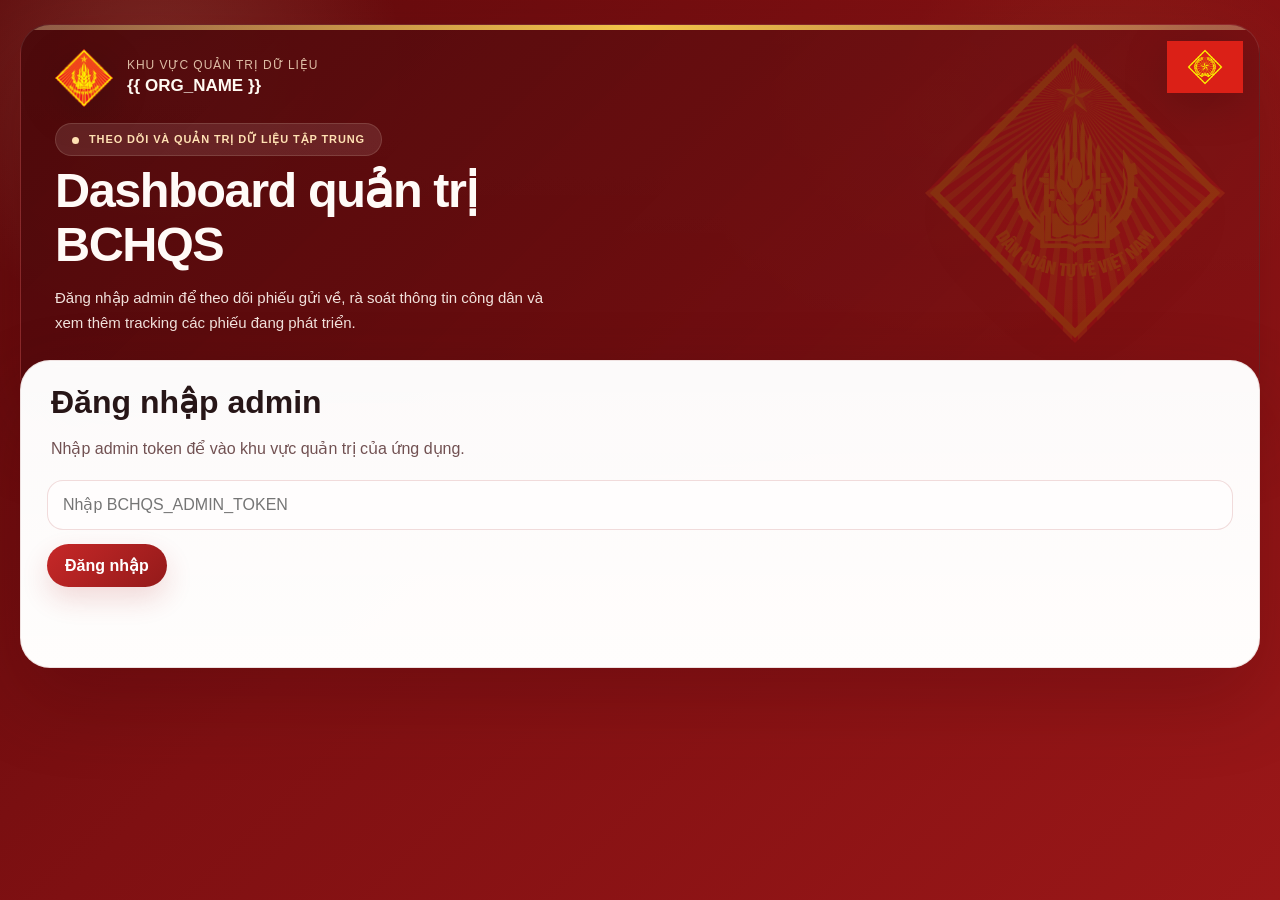
==== commit edf50da4: "Clamp admin card names to one line" ====
--- a/templates/admin.html
+++ b/templates/admin.html
@@ -4,7 +4,7 @@
   <meta charset="UTF-8">
   <meta name="viewport" content="width=device-width, initial-scale=1.0">
   <title>Quản trị BCHQS</title>
-  <link rel="stylesheet" href="/static/styles.css?v=20260425-admin-compact-results-8">
+  <link rel="stylesheet" href="/static/styles.css?v=20260425-admin-compact-results-11">
 </head>
 <body data-page="admin">
   <main class="shell shell--admin shell--landing">
@@ -205,6 +205,6 @@
       }
     });
   </script>
-  <script src="/static/app.js?v=20260425-admin-compact-results-8"></script>
+  <script src="/static/app.js?v=20260425-admin-compact-results-11"></script>
 </body>
 </html>
--- a/static/styles.css
+++ b/static/styles.css
@@ -1011,44 +1011,43 @@
 
 .admin-person-summary {
   display: grid;
-  gap: 10px;
+  gap: 8px;
 }
 
 .admin-person-summary__name {
-  font-size: 19px;
-  line-height: 1.25;
+  font-size: 17px;
+  line-height: 1.3;
   font-weight: 800;
   color: #351612;
+  white-space: nowrap;
+  overflow: hidden;
+  text-overflow: ellipsis;
 }
 
 .admin-person-summary__meta {
   display: grid;
+  gap: 4px;
+}
+
+.admin-person-summary__line {
+  display: flex;
+  align-items: baseline;
   gap: 8px;
-}
-
-.admin-person-summary__item {
-  display: grid;
-  gap: 3px;
-  padding: 8px 10px;
-  border-radius: 14px;
-  background: rgba(255, 247, 244, 0.94);
-  border: 1px solid rgba(176, 93, 72, 0.08);
+  flex-wrap: wrap;
 }
 
 .admin-person-summary__label {
-  font-size: 10px;
-  line-height: 1.2;
+  font-size: 12px;
+  line-height: 1.3;
   font-weight: 800;
-  letter-spacing: 0.08em;
-  text-transform: uppercase;
-  color: #8d5d53;
+  color: #8b2b1b;
 }
 
 .admin-person-summary__value {
-  font-size: 13px;
+  font-size: 12px;
   line-height: 1.3;
-  font-weight: 700;
-  color: var(--text);
+  font-weight: 600;
+  color: var(--muted);
 }
 
 .admin-detail-stack {
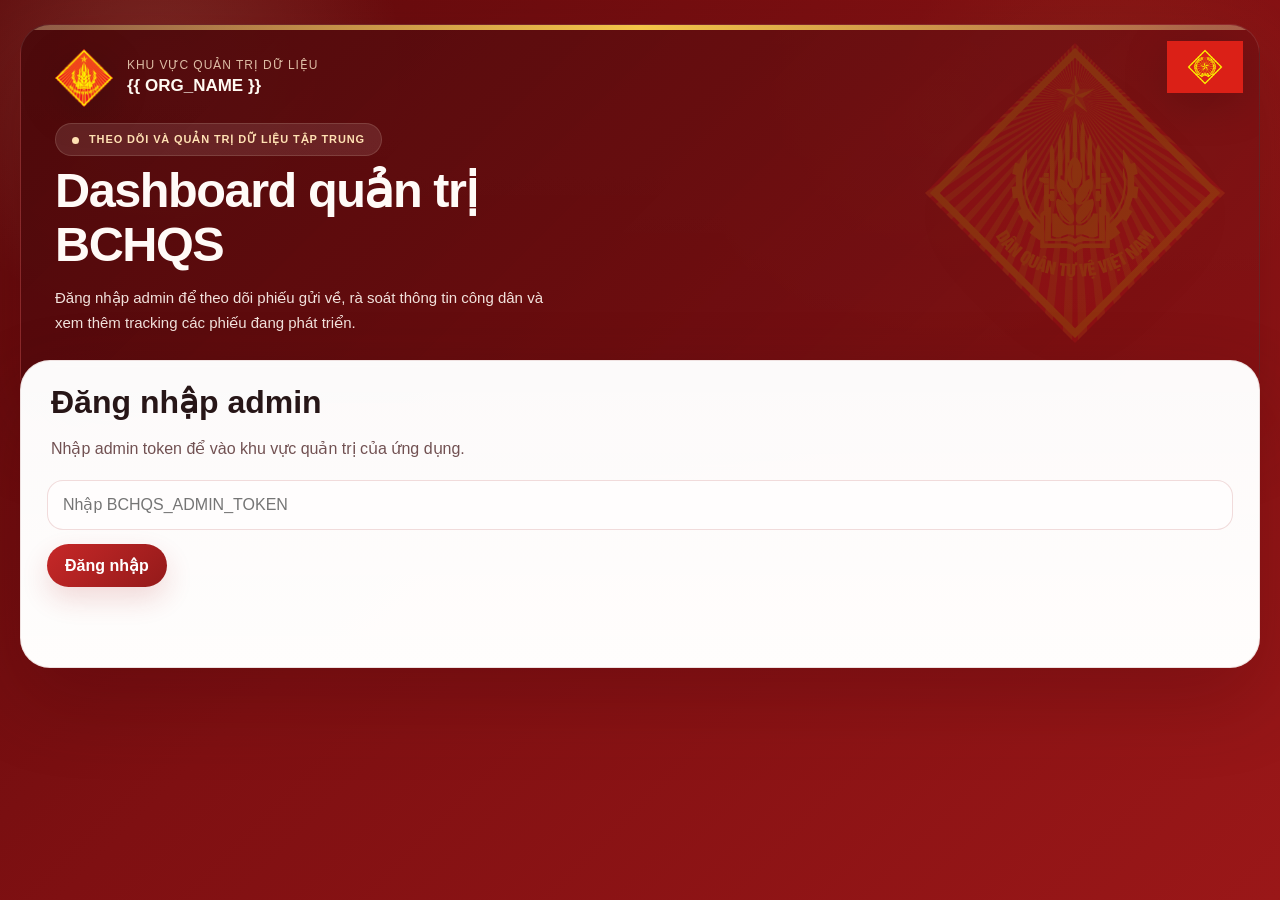
==== commit 1a772311: "Trim admin summary widgets" ====
--- a/templates/admin.html
+++ b/templates/admin.html
@@ -4,7 +4,7 @@
   <meta charset="UTF-8">
   <meta name="viewport" content="width=device-width, initial-scale=1.0">
   <title>Quản trị BCHQS</title>
-  <link rel="stylesheet" href="/static/styles.css?v=20260425-admin-compact-results-11">
+  <link rel="stylesheet" href="/static/styles.css?v=20260425-admin-compact-results-14">
 </head>
 <body data-page="admin">
   <main class="shell shell--admin shell--landing">
@@ -205,6 +205,6 @@
       }
     });
   </script>
-  <script src="/static/app.js?v=20260425-admin-compact-results-11"></script>
+  <script src="/static/app.js?v=20260425-admin-compact-results-15"></script>
 </body>
 </html>
--- a/static/styles.css
+++ b/static/styles.css
@@ -1019,9 +1019,8 @@
   line-height: 1.3;
   font-weight: 800;
   color: #351612;
-  white-space: nowrap;
-  overflow: hidden;
-  text-overflow: ellipsis;
+  white-space: normal;
+  overflow-wrap: anywhere;
 }
 
 .admin-person-summary__meta {
@@ -1030,10 +1029,10 @@
 }
 
 .admin-person-summary__line {
-  display: flex;
+  display: grid;
+  grid-template-columns: 56px minmax(0, 1fr);
   align-items: baseline;
   gap: 8px;
-  flex-wrap: wrap;
 }
 
 .admin-person-summary__label {
@@ -1041,6 +1040,7 @@
   line-height: 1.3;
   font-weight: 800;
   color: #8b2b1b;
+  white-space: nowrap;
 }
 
 .admin-person-summary__value {
@@ -1048,6 +1048,7 @@
   line-height: 1.3;
   font-weight: 600;
   color: var(--muted);
+  min-width: 0;
 }
 
 .admin-detail-stack {
@@ -1476,6 +1477,105 @@
 }
 
 body.review-modal-open {
+  overflow: hidden;
+}
+
+.success-modal {
+  position: fixed;
+  inset: 0;
+  z-index: 46;
+  display: grid;
+  place-items: center;
+  padding: 24px;
+  background: rgba(56, 17, 13, 0.62);
+}
+
+.success-modal[hidden] {
+  display: none !important;
+}
+
+.success-modal__dialog {
+  width: min(92vw, 560px);
+  border-radius: 34px;
+  border: 1px solid rgba(255, 255, 255, 0.42);
+  background: linear-gradient(180deg, #fffaf8 0%, #fff4ee 100%);
+  box-shadow: 0 28px 64px rgba(61, 21, 16, 0.28);
+  padding: 34px 30px 30px;
+  display: grid;
+  gap: 20px;
+  text-align: center;
+}
+
+.success-modal__badge {
+  width: 72px;
+  height: 72px;
+  margin: 0 auto;
+  border-radius: 999px;
+  display: grid;
+  place-items: center;
+  font-size: 34px;
+  font-weight: 900;
+  color: #fff8f4;
+  background: linear-gradient(135deg, #b41f17 0%, #d76a48 100%);
+  box-shadow: 0 16px 36px rgba(180, 31, 23, 0.28);
+}
+
+.success-modal__heading {
+  display: grid;
+  gap: 10px;
+}
+
+.success-modal__eyebrow {
+  color: var(--primary-strong);
+  font-size: 12px;
+  font-weight: 800;
+  letter-spacing: 0.08em;
+  text-transform: uppercase;
+}
+
+.success-modal__heading h2 {
+  margin: 0;
+  color: #34120f;
+  font-size: clamp(30px, 5vw, 42px);
+  line-height: 1.15;
+}
+
+.success-modal__subtitle {
+  margin: 0;
+  color: var(--muted);
+  font-size: 16px;
+  line-height: 1.6;
+}
+
+.success-modal__code {
+  padding: 16px 18px;
+  border-radius: 22px;
+  background: linear-gradient(135deg, rgba(180, 31, 23, 0.1) 0%, rgba(215, 106, 72, 0.14) 100%);
+  color: #7b1f14;
+  font-size: clamp(24px, 4.5vw, 32px);
+  font-weight: 900;
+  letter-spacing: 0.01em;
+}
+
+.success-modal__detail {
+  margin: 0;
+  color: #6f4d46;
+  font-size: 15px;
+  line-height: 1.6;
+}
+
+.success-modal__actions {
+  display: flex;
+  justify-content: center;
+  gap: 12px;
+}
+
+.success-modal__actions .ghost-btn,
+.success-modal__actions .primary-btn {
+  min-width: 160px;
+}
+
+body.success-modal-open {
   overflow: hidden;
 }
 
@@ -2236,6 +2336,42 @@
     padding: 18px;
   }
 
+  .success-modal {
+    padding: 14px;
+  }
+
+  .success-modal__dialog {
+    width: 100%;
+    padding: 28px 20px 22px;
+    border-radius: 26px;
+    gap: 18px;
+  }
+
+  .success-modal__badge {
+    width: 64px;
+    height: 64px;
+    font-size: 30px;
+  }
+
+  .success-modal__subtitle {
+    font-size: 15px;
+  }
+
+  .success-modal__code {
+    font-size: 24px;
+    padding: 14px 16px;
+  }
+
+  .success-modal__actions {
+    flex-direction: column;
+  }
+
+  .success-modal__actions .ghost-btn,
+  .success-modal__actions .primary-btn {
+    width: 100%;
+    min-width: 0;
+  }
+
   .detail-grid,
   .detail-definition-grid {
     grid-template-columns: 1fr;
